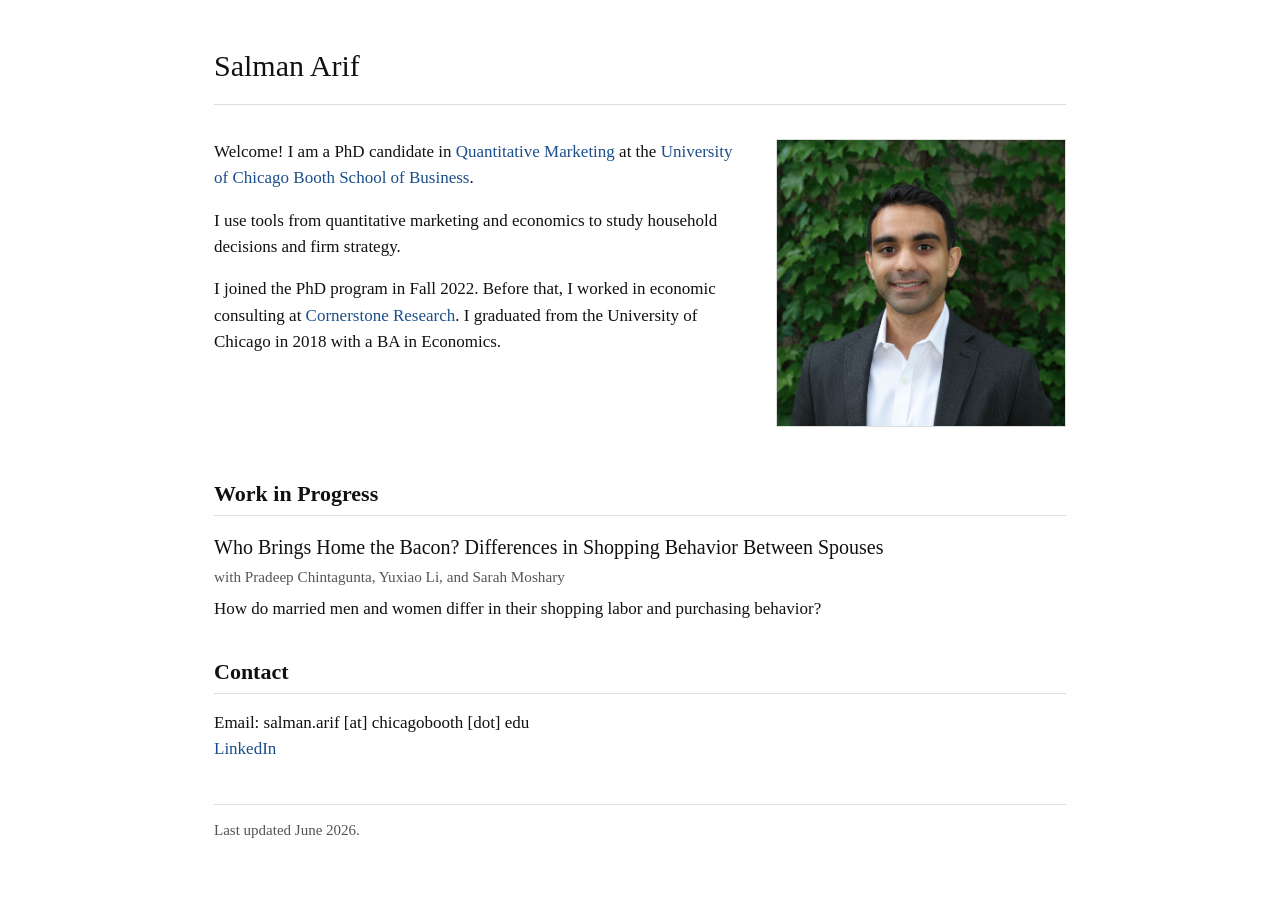
==== index.html @ 8cc3fad7 "initial website" ====
<!doctype html>
<html lang="en">
<head>
  <meta charset="utf-8" />
  <meta name="viewport" content="width=device-width, initial-scale=1" />
  <title>Salman Arif</title>
  <meta name="description" content="Salman Arif." />
  <link rel="stylesheet" href="assets/site.css" />
</head>
<body>
  <main class="page">
    <header class="site-header">
      <h1><a href="index.html">Salman Arif</a></h1>
      <!--<nav aria-label="Main navigation">
        <a href="research.html">Research</a>
        <a href="teaching.html">Teaching</a>
        <a href="files/cv.pdf">CV</a>
      </nav>-->
    </header>

    <section class="intro">
      <img class="headshot" src="assets/headshot.jpg" alt="Headshot" />

      <p>
        Welcome! I am a PhD candidate in <a target="_blank" rel="noopener noreferrer" href="https://www.chicagobooth.edu/phd/dissertation-areas/marketing">Quantitative Marketing</a> at the <a target="_blank" rel="noopener noreferrer" href="https://www.chicagobooth.edu/">University of Chicago Booth School of Business</a>.
      </p>

      <p>
        I use tools from quantitative marketing and economics to study household decisions and firm strategy. 
      </p>

      <p>
        I joined the PhD program in Fall 2022. Before that, I worked in economic consulting at <a target="_blank" rel="noopener noreferrer" href="https://www.cornerstone.com/">Cornerstone Research</a>. I graduated from the University of Chicago in 2018 with a BA in Economics. 
      </p>

    </section>

    <section>
      <h2>Work in Progress</h2>

      <article class="paper compact">
        <h3>Who Brings Home the Bacon? Differences in Shopping Behavior Between Spouses</h3>

        <p class="authors">with Pradeep Chintagunta, Yuxiao Li, and Sarah Moshary</p>

        <p>How do married men and women differ in their shopping labor and purchasing behavior?</p>
      </article>

    </section>

    <section>
      <h2>Contact</h2>

      <p>
      Email: salman.arif [at] chicagobooth [dot] edu<br>
      <a target="_blank" rel="noopener noreferrer" href="https://www.linkedin.com/in/sarif6/">LinkedIn</a>
      </p>
    </section>


    <footer>
      <p>Last updated June 2026.</p>
    </footer>
  </main>
</body>
</html>
---- assets/site.css ----
:root {
  --text: #111;
  --muted: #555;
  --border: #ddd;
  --link: #1a4f8b;
  --bg: #fff;
}

* {
  box-sizing: border-box;
}

body {
  margin: 0;
  color: var(--text);
  background: var(--bg);
  font-family: Georgia, "Times New Roman", Times, serif;
  font-size: 17px;
  line-height: 1.55;
}

section {
  margin-top: 2rem;
}

.page {
  max-width: 900px;
  margin: 48px auto 72px;
  padding: 0 24px;
}

.site-header {
  margin-bottom: 34px;
  padding-bottom: 12px;
  border-bottom: 1px solid var(--border);
}

.site-header h1 {
  margin: 0 0 8px;
  font-size: 30px;
  font-weight: 400;
  line-height: 1.2;
}

.site-header h1 a {
  color: var(--text);
  text-decoration: none;
}

nav {
  font-size: 16px;
}

nav a {
  margin-right: 18px;
}

a {
  color: var(--link);
  text-decoration: none;
}

a:hover {
  text-decoration: underline;
}

h2 {
  font-size: 22px;
  border-bottom: 1px solid #ddd;
  padding-bottom: 0.25rem;
  margin-bottom: 1rem;
}

h3 {
  margin: 0 0 2px;
  font-size: 20px;
  font-weight: 400;
  /* text-decoration: underline; */
}

p {
  margin: 0 0 16px;
}

.intro::after {
  content: "";
  display: block;
  clear: both;
}

.headshot {
  float: right;
  width: 290px;
  max-width: 40%;
  margin: 0 0 18px 28px;
  border: 1px solid var(--border);
}

.paper {
  margin-bottom: 24px;
}

.paper .meta {
  margin-bottom: 8px;
  color: var(--muted);
  font-style: italic;
}

.paper.compact {
  margin-bottom: 18px;
}

.authors {
  margin-top: 0rem;
  margin-bottom: 0.5rem;
  font-size: 0.95rem;
  color: #555;
}

footer {
  margin-top: 42px;
  padding-top: 14px;
  border-top: 1px solid var(--border);
  color: var(--muted);
  font-size: 15px;
}

@media (max-width: 620px) {
  .page {
    margin-top: 28px;
  }

  .headshot {
    float: none;
    display: block;
    width: 1800px;
    max-width: 100%;
    margin: 0 0 20px;
  }
}
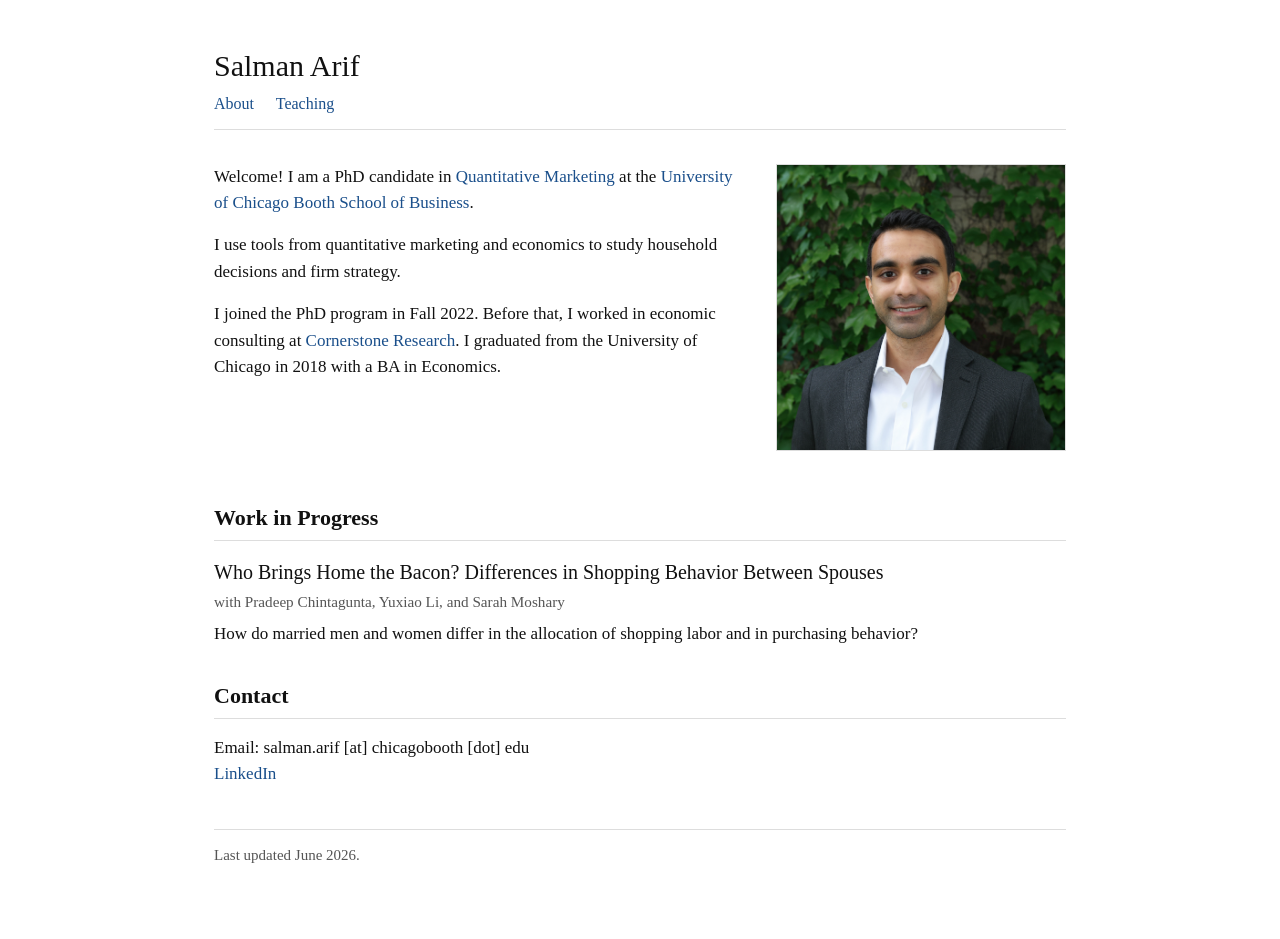
==== commit 98adc5d2: "Edits" ====
--- a/index.html
+++ b/index.html
@@ -4,18 +4,19 @@
   <meta charset="utf-8" />
   <meta name="viewport" content="width=device-width, initial-scale=1" />
   <title>Salman Arif</title>
-  <meta name="description" content="Salman Arif." />
+  <meta name="description" content="Salman Arif - PhD candidate in Quantitative Marketing at the University of Chicago Booth School of Business." />
   <link rel="stylesheet" href="assets/site.css" />
 </head>
 <body>
   <main class="page">
     <header class="site-header">
       <h1><a href="index.html">Salman Arif</a></h1>
-      <!--<nav aria-label="Main navigation">
-        <a href="research.html">Research</a>
+
+      <nav aria-label="Main navigation">
+        <a href="index.html">About</a>
         <a href="teaching.html">Teaching</a>
-        <a href="files/cv.pdf">CV</a>
-      </nav>-->
+        <!-- <a href="files/cv.pdf">CV</a> -->
+      </nav>
     </header>
 
     <section class="intro">
@@ -43,7 +44,7 @@
 
         <p class="authors">with Pradeep Chintagunta, Yuxiao Li, and Sarah Moshary</p>
 
-        <p>How do married men and women differ in their shopping labor and purchasing behavior?</p>
+        <p>How do married men and women differ in the allocation of shopping labor and in purchasing behavior?</p>
       </article>
 
     </section>
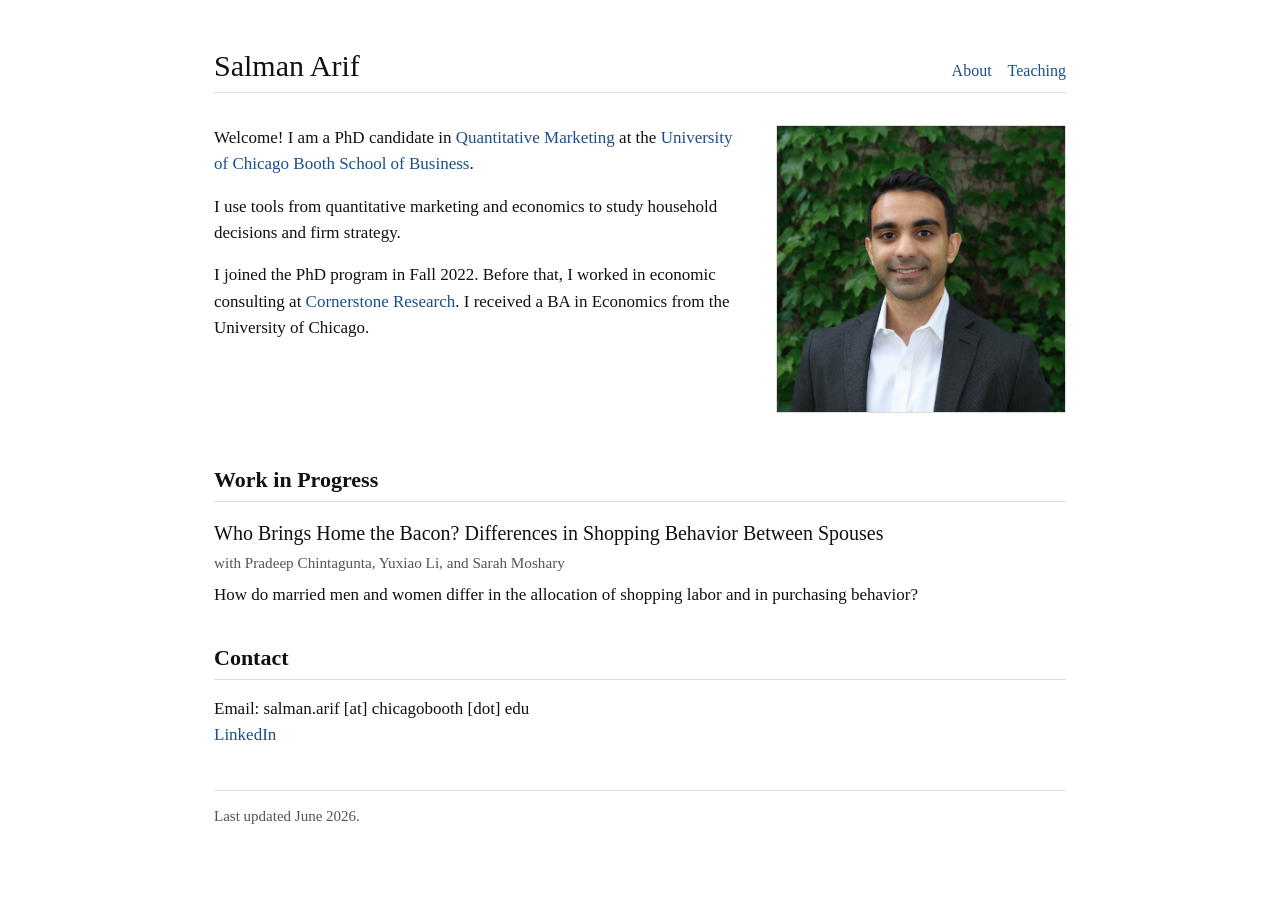
==== commit 3f7ac354: "Update index.html" ====
--- a/index.html
+++ b/index.html
@@ -31,7 +31,7 @@
       </p>
 
       <p>
-        I joined the PhD program in Fall 2022. Before that, I worked in economic consulting at <a target="_blank" rel="noopener noreferrer" href="https://www.cornerstone.com/">Cornerstone Research</a>. I graduated from the University of Chicago in 2018 with a BA in Economics. 
+        I joined the PhD program in Fall 2022. Before that, I worked in economic consulting at <a target="_blank" rel="noopener noreferrer" href="https://www.cornerstone.com/">Cornerstone Research</a>. I received a BA in Economics from the University of Chicago.
       </p>
 
     </section>
--- a/assets/site.css
+++ b/assets/site.css
@@ -30,9 +30,12 @@
 }
 
 .site-header {
-  margin-bottom: 34px;
-  padding-bottom: 12px;
+  display: flex;
+  justify-content: space-between;
+  align-items: baseline;
+  gap: 1rem;
   border-bottom: 1px solid var(--border);
+
 }
 
 .site-header h1 {
@@ -47,13 +50,15 @@
   text-decoration: none;
 }
 
+.site-header nav {
+  display: flex;
+  gap: 1rem;
+}
+
 nav {
   font-size: 16px;
 }
 
-nav a {
-  margin-right: 18px;
-}
 
 a {
   color: var(--link);
@@ -69,6 +74,7 @@
   border-bottom: 1px solid #ddd;
   padding-bottom: 0.25rem;
   margin-bottom: 1rem;
+  font-weight: 600;
 }
 
 h3 {
@@ -133,8 +139,61 @@
   .headshot {
     float: none;
     display: block;
-    width: 1800px;
+    width: 220px;
     max-width: 100%;
     margin: 0 0 20px;
   }
 }
+
+@media (max-width: 600px) {
+  .site-header {
+    display: block;
+  }
+
+  .site-header nav {
+    margin-top: 0.5rem;
+  }
+}
+
+
+/* Teaching ---------------- */
+
+.teaching-section {
+  margin-top: 2rem;
+}
+
+.teaching-section h3 {
+  font-size: 1.15rem;
+  margin: 0 0 0.75rem 0;
+  border-bottom: 1px solid #e6e6e6;
+  padding-bottom: 0.25rem;
+  font-weight: 600;
+}
+
+.teaching-subsection {
+  margin-top: 1rem;
+  margin-bottom: 1rem;
+}
+
+.teaching-subsection h4 {
+  font-size: 1rem;
+  margin: 0 0 0.5rem 0;
+  font-weight: 400;
+  text-decoration: underline;
+}
+
+.teaching-item {
+  margin: 0 0 1rem 0;
+}
+
+.teaching-item h5 {
+  font-size: 1rem;
+  margin: 0 0 -0.15rem 0;
+  font-weight: 600;
+}
+
+.teaching-item p {
+  font-size: 0.95rem;
+  margin: 0;
+  color: #555;
+}
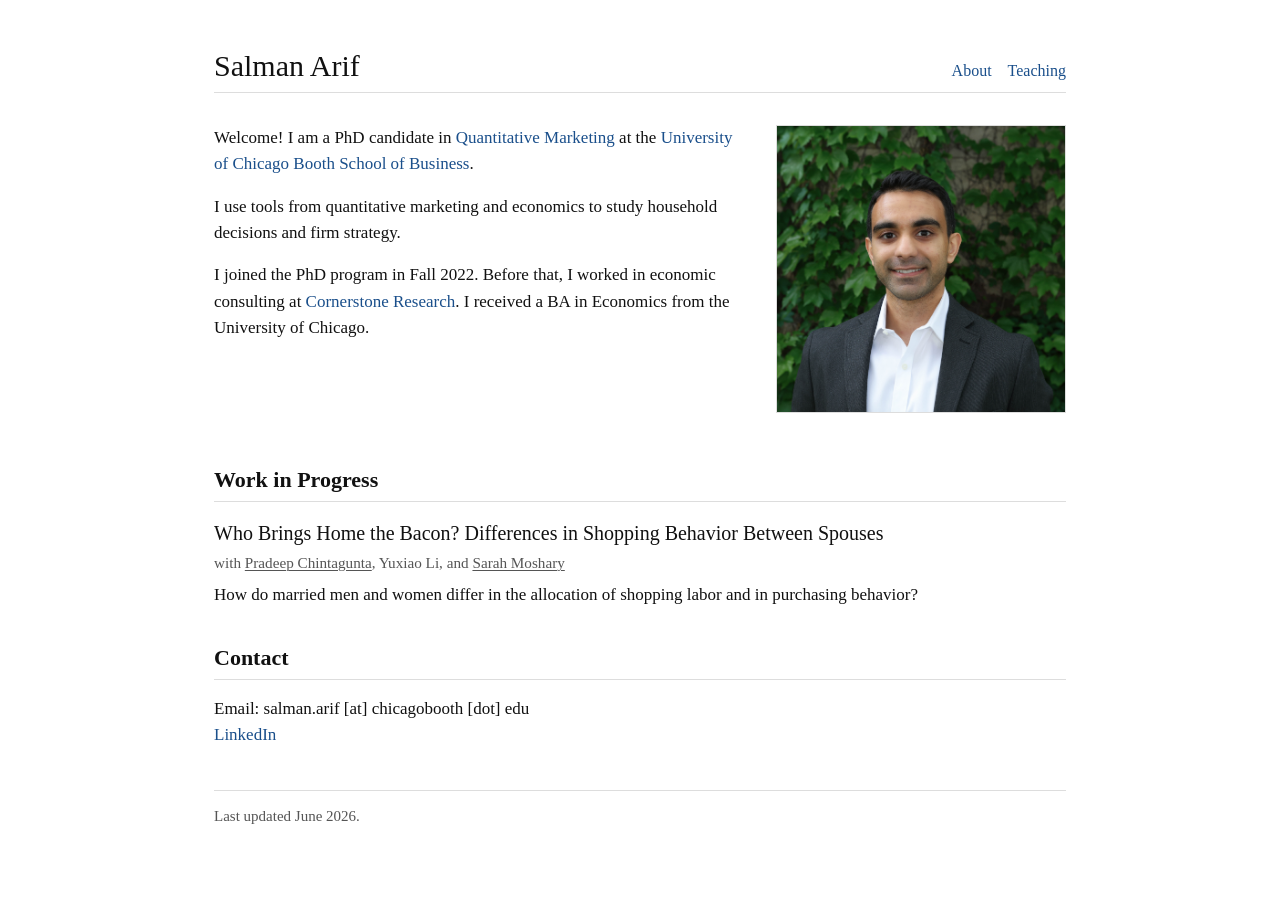
==== commit 74459cfe: "add coauth links" ====
--- a/index.html
+++ b/index.html
@@ -3,7 +3,7 @@
 <head>
   <meta charset="utf-8" />
   <meta name="viewport" content="width=device-width, initial-scale=1" />
-  <title>Salman Arif</title>
+  <title>Salman Arif | Chicago Booth</title>
   <meta name="description" content="Salman Arif - PhD candidate in Quantitative Marketing at the University of Chicago Booth School of Business." />
   <link rel="stylesheet" href="assets/site.css" />
 </head>
@@ -42,7 +42,11 @@
       <article class="paper compact">
         <h3>Who Brings Home the Bacon? Differences in Shopping Behavior Between Spouses</h3>
 
-        <p class="authors">with Pradeep Chintagunta, Yuxiao Li, and Sarah Moshary</p>
+        <p class="authors">with 
+          <a target="_blank" rel="noopener noreferrer" href="https://www.chicagobooth.edu/faculty/directory/c/pradeep-k-chintagunta">Pradeep Chintagunta</a>,
+          Yuxiao Li, and
+          <a target="_blank" rel="noopener noreferrer" href="https://haas.berkeley.edu/faculty/sarah-moshary/">Sarah Moshary</a>
+        </p>
 
         <p>How do married men and women differ in the allocation of shopping labor and in purchasing behavior?</p>
       </article>
--- a/assets/site.css
+++ b/assets/site.css
@@ -117,10 +117,17 @@
 }
 
 .authors {
+  color: #555;
   margin-top: 0rem;
   margin-bottom: 0.5rem;
   font-size: 0.95rem;
-  color: #555;
+}
+
+.authors a {
+  color: inherit;
+  text-decoration: underline;
+  text-decoration-thickness: 1px;
+  text-underline-offset: 2px;
 }
 
 footer {
@@ -139,7 +146,7 @@
   .headshot {
     float: none;
     display: block;
-    width: 220px;
+    width: 100%;
     max-width: 100%;
     margin: 0 0 20px;
   }
@@ -196,4 +203,4 @@
   font-size: 0.95rem;
   margin: 0;
   color: #555;
-}+}
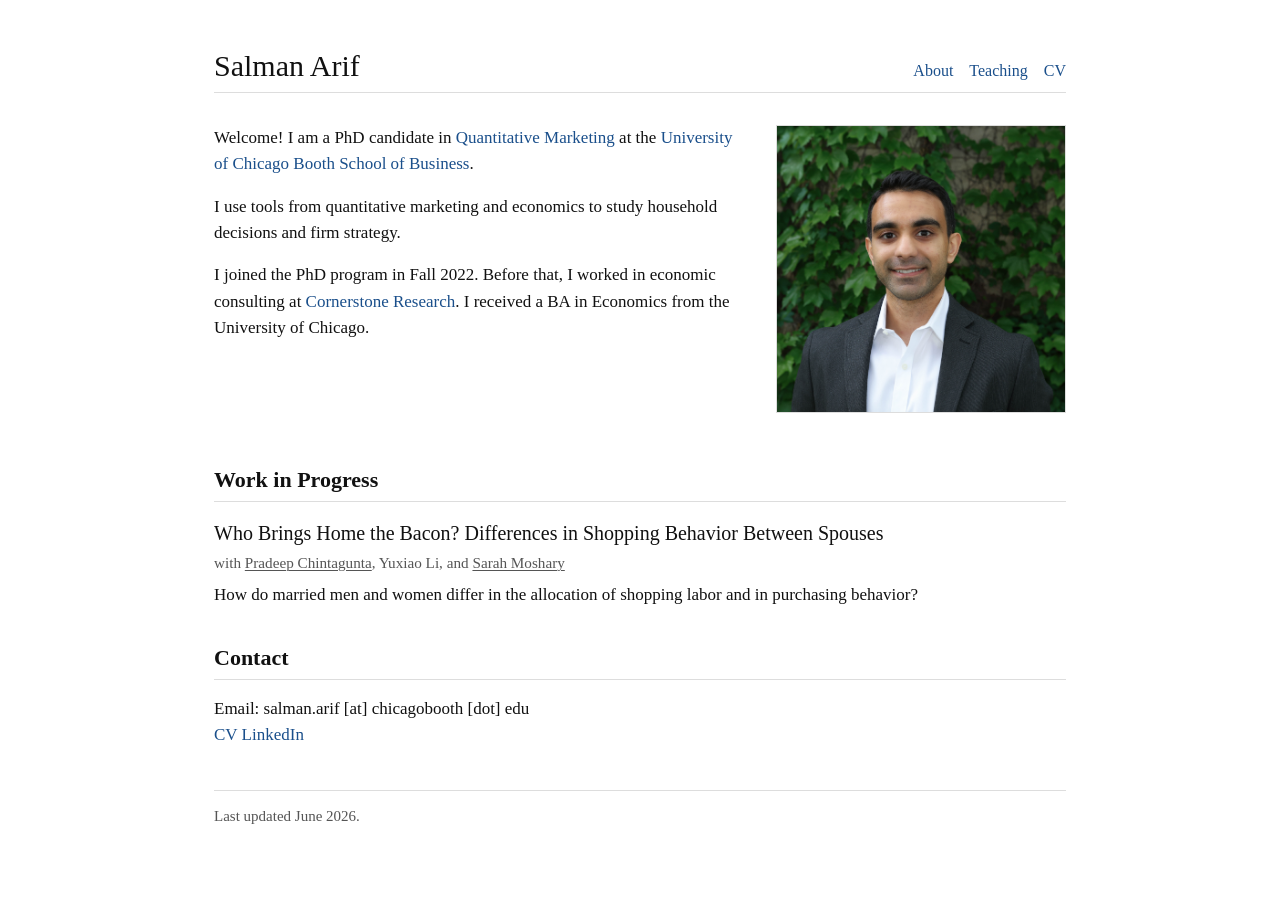
==== commit c40bbad8: "Add CV links" ====
--- a/index.html
+++ b/index.html
@@ -15,7 +15,7 @@
       <nav aria-label="Main navigation">
         <a href="index.html">About</a>
         <a href="teaching.html">Teaching</a>
-        <!-- <a href="files/cv.pdf">CV</a> -->
+        <a href="files/cv.pdf" target="_blank" rel="noopener noreferrer">CV</a>
       </nav>
     </header>
 
@@ -58,6 +58,7 @@
 
       <p>
       Email: salman.arif [at] chicagobooth [dot] edu<br>
+      <a href="files/cv.pdf" target="_blank" rel="noopener noreferrer">CV</a>
       <a target="_blank" rel="noopener noreferrer" href="https://www.linkedin.com/in/sarif6/">LinkedIn</a>
       </p>
     </section>
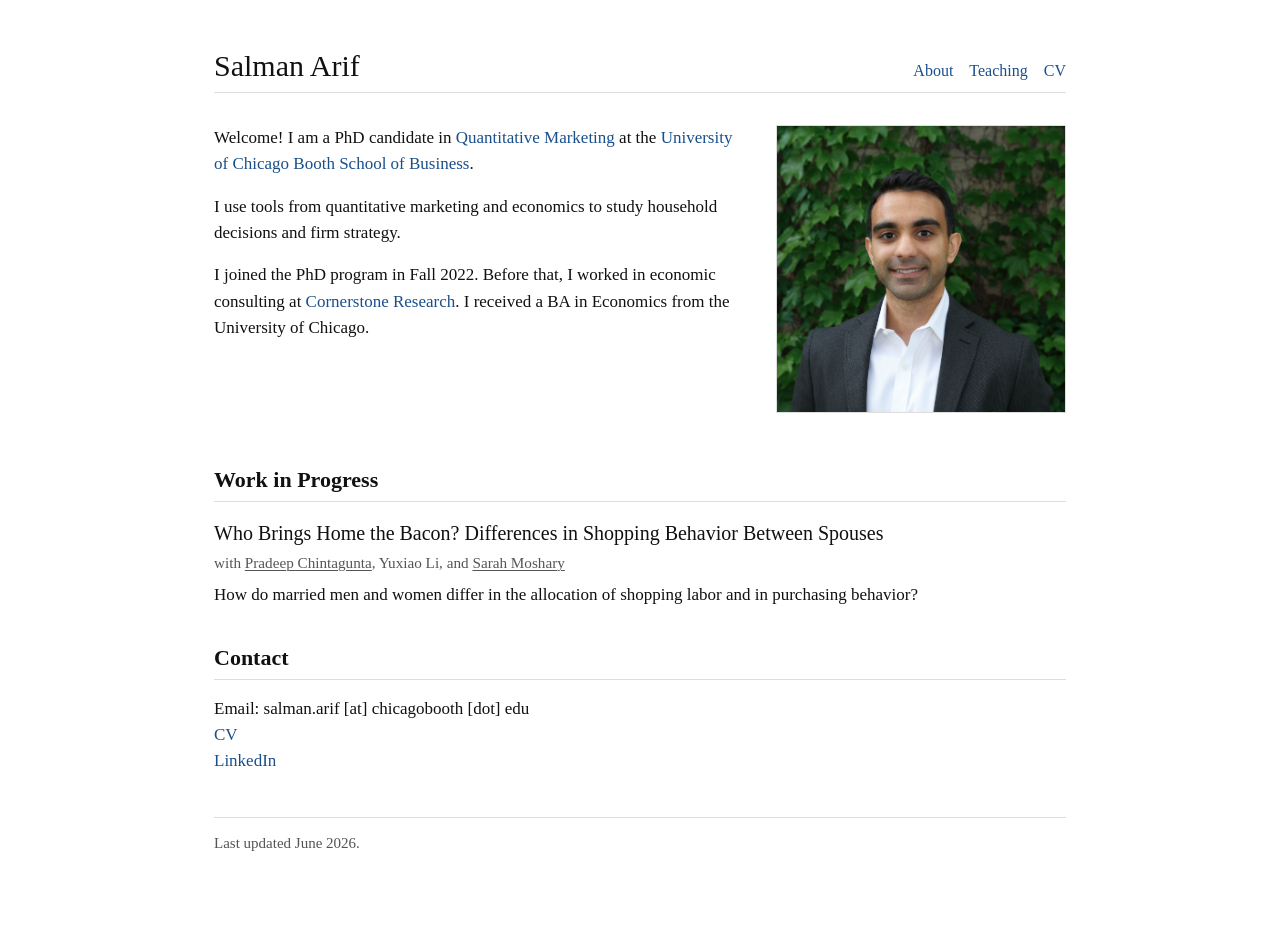
==== commit a3c9bf70: "Update index.html" ====
--- a/index.html
+++ b/index.html
@@ -58,7 +58,7 @@
 
       <p>
       Email: salman.arif [at] chicagobooth [dot] edu<br>
-      <a href="files/cv.pdf" target="_blank" rel="noopener noreferrer">CV</a>
+      <a href="files/cv.pdf" target="_blank" rel="noopener noreferrer">CV</a><br>
       <a target="_blank" rel="noopener noreferrer" href="https://www.linkedin.com/in/sarif6/">LinkedIn</a>
       </p>
     </section>
